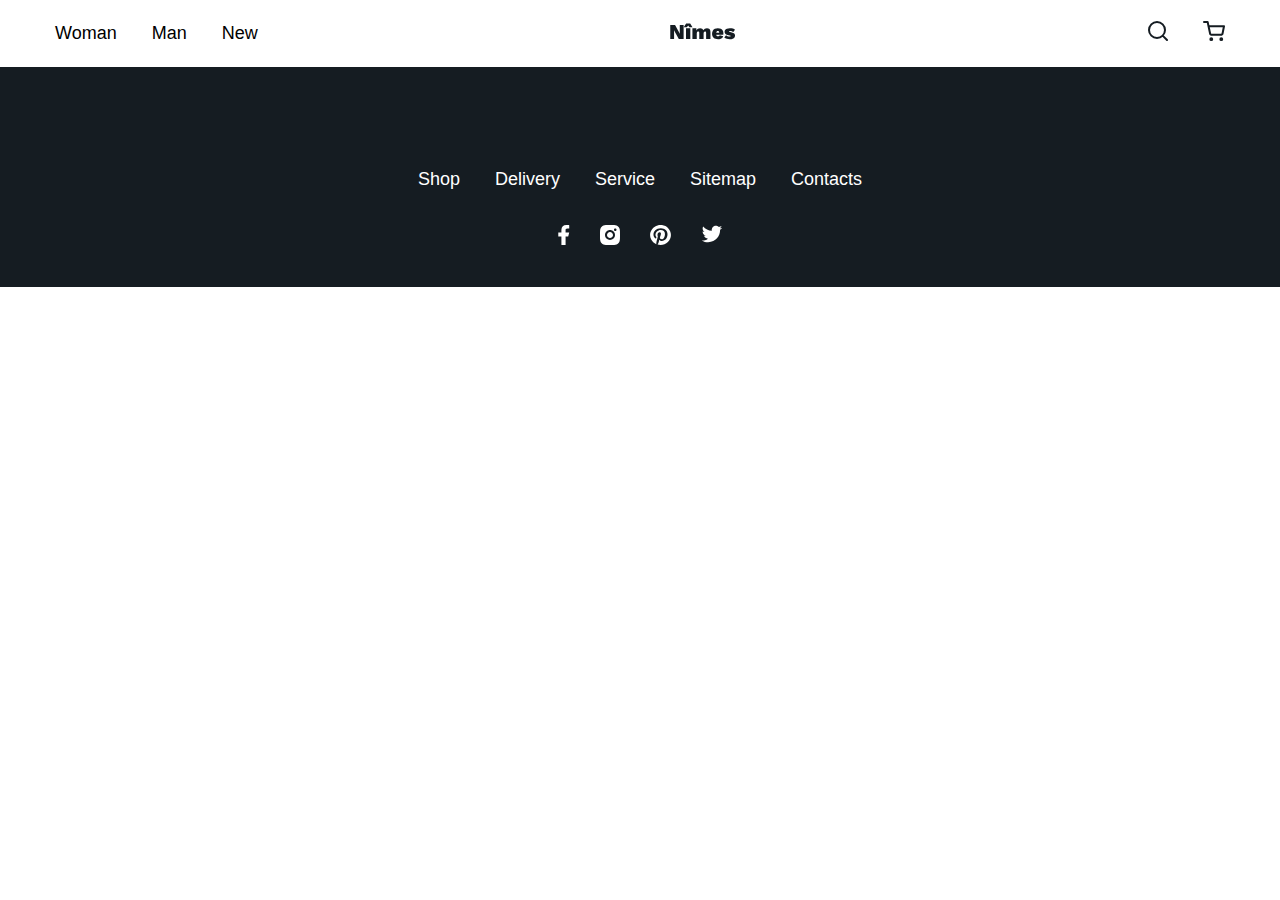
==== catalog.html @ a6b8c27f "Добавл страницу каталга" ====
<!DOCTYPE html>
<html lang="en">
<head>
    <meta charset="UTF-8">
    <meta name="viewport" content="width=device-width, initial-scale=1.0">
    <link rel="stylesheet" href="css/stile.css">
    <title>denim</title>
</head>
<body class="body">
    <header class="main-header">
        <div class="container">
            
                <nav class="main-nav">
                    <ul class="menu-list">
                        <li class="menu-item"><a class="main-menu-link" href="#">Woman</a></li>
                        <li class="menu-item"><a class="main-menu-link" href="#">Man</a></li>
                        <li class="menu-item"><a class="main-menu-link" href="#">New</a></li>
                        
                    </ul>
                    <a class="logo-heafer" href="#">
                        <img src="img/Nîmes.svg" alt="Логотип компании Denim" width="75" height="17">
                    </a>
                    <ul class="second-main">
                        <li class="serch"><a href=""><img src="img/serch.svg" alt=""></a></li>
                        <li class="cart"><a href=""><img src="img/cart.svg" alt=""></a></li>
                    </ul>
                </nav>
            </div>
    </header>



    <footer class="main-footer">
        <div class="container">
            <a class="logo-footer" href="">
                <img src="img/Nîmes1.svg" alt="" width="75" height="17">
            </a>
            <nav class="footer-main">
                <ul class="footer-list">
                    <li class="footer-item"> <a href="">Shop</a> </li>
                    <li class="footer-item"><a href="">Delivery</a></li>
                    <li class="footer-item"><a href="">Service</a></li>
                    <li class="footer-item"><a href="">Sitemap</a></li>
                    <li class="footer-item"><a href="">Contacts</a></li>
                </ul>
                <ul class="social-list">
                    <li class="social-item">
                        <a href="#">
                            <img src="img/fb.svg" alt="">
                        </a>
                    </li>
                    <li class="social-item">
                        <a href="#">
                            <img src="img/insta.svg" alt="">
                        </a>
                    </li>
                    <li class="social-item">
                        <a href="#">
                            <img src="img/pint.svg" alt="">
                        </a>
                    </li>
                    <li class="social-item">
                        <a href="#">
                            <img src="img/twit.svg" alt="">
                        </a>
                    </li>
                </ul>
            </nav>
        </div>
    </footer>
    
</body>
</html>
---- css/stile.css ----
* {
  box-sizing: border-box;
}

.body {
  min-width: 1200px;
  margin: 0;
  padding: 0;

  font-weight: normal;
  font-size: 18px;
  line-height: 21px;
  font-family: "Work Sans", "Arial", sans-serif;
  color: #151c22;
}

* ul {
  margin: 0;
  padding: 0;

  list-style: none;
}

* a {
  color: black;
  text-decoration: none;
}

.visually-hidden {
  position: absolute;

  width: 1px;
  height: 1px;
  padding: 0;
  overflow: hidden;

  border: 0;

  clip: rect(1px, 1px, 1px, 1px);
}

.container {
  width: 1170px;
  margin: 0 auto;
  padding: 0 0;
}

.main-nav {
  display: flex;
  flex-grow: 0;
  justify-content: space-between;
  align-items: center;
  min-height: 67px;
}

.menu-list {
  display: flex;
  flex-wrap: wrap;
  max-width: 450px;
}

.second-main {
  display: flex;
}

.menu-item {
  display: flex;
  margin-right: 35px;
}

.menu-item:last-child {
  margin-right: 0;
}

.logo-heafer {
  margin: auto;
}

.promo-block {
  display: flex;
  flex-direction: row;
}

.promo {
  width: 100%;
  min-height: 615px;
  margin-bottom: 130px;

  background-color: #f1f2f4;
}

h1 {
  margin: 0;
  padding: 0;

  font-weight: normal;
  font-size: 128px;
  line-height: 188px;
  font-family: "Anton";
  font-style: normal;
}

.column-1 {
  margin-left: 160px;
  padding-top: 190px;
}

.column-2 {
    position: relative;
  display: flex;
  justify-content: center;
  align-items: center;
  width: 530px;
  height: 617px;
 
}


.column-2::before {
    position: absolute;
    content: url(../img/dig-min.svg);
    width: 232px;
    height: 178px;
    left: 0;
    top: 0;
    z-index: 1;
} 

.column-2::after {
    position: absolute;
    content: url(../img/dig-min.svg);
    width: 232px;
    height: 178px;
    right: 0;
    bottom: 0;
    z-index: 3;
} 

.bestsellers {
  margin-bottom: 130px;
}

.news {
  margin-bottom: 130px;
}

.category {
  margin-bottom: 130px;
}

.block-header {
  display: flex;
  justify-content: space-between;
  align-items: center;
  margin-bottom: 70px;
}

.cart {
  margin-left: 35px;
} 

.product-list {
  display: flex;
  justify-content: space-between;
  flex-wrap: wrap;
  
}

.category-list {
  display: flex;
  justify-content: space-between;
  flex-wrap: wrap;
  
}

.category-item img{
  margin-bottom: 25px;
}


.news-item {
  display: flex;
 
}

.news-card {
  display: flex;
  flex-grow: 1;
  width: 470px;
  height: 462px;
}


.news-card {
  background-image: url("../img/dig.svg");
  background-repeat: no-repeat;
  background-position: right;
  background-size: cover cover;
}

.news-color {
  display: flex;
  flex-direction: column;
  min-height: 400px;
  margin: 30px 70px 35px 0;

  background-color: #f1f2f4;
}

.news-title {
  margin-top: 50px;
  margin-left: 43px;
}

.news-data {
  margin-left: 43px;
}

.news-discription {
  margin-right: 47px;
  margin-left: 43px;
}

.button {
  color: white;

  background-color: black;
}
.catalog-button {
  padding: 27px 24px;
}
.news-button {
  display: flex;
  margin-right: 150px;
  margin-left: 43px;
  padding: 27px 45px;
}

/* footer */

.main-footer {
  display: flex;
  width: 100%;
  min-height: 220px;
  padding-top: 50px;

  background-color: #151c22;
}

.logo-footer {
  display: flex;
  width: 75px;
  height: 17px;
  margin: auto;
  margin-bottom: 35px;
}

.footer-list {
  display: flex;
  justify-content: center;
  max-width: 550px ;
  margin: 0 auto;
}

.footer-item {
  margin-right: 35px;
  margin-bottom: 35px;
}

.footer-item:last-child {
  margin-right: 0;
}


.footer-list a {
  font-weight: 500;
  font-size: 18px;
  line-height: 21px;
  color: white;
  font-style: normal;
}

.social-list {
  display: flex;
  justify-content: center;
  max-width: 220px;
  flex-wrap: wrap;
  margin: 0 auto;
}

.social-item a {
  display: flex;
  justify-content: center;
  margin-right: 30px;
}

.social-item:last-child  a {
  margin-right: 0;
}
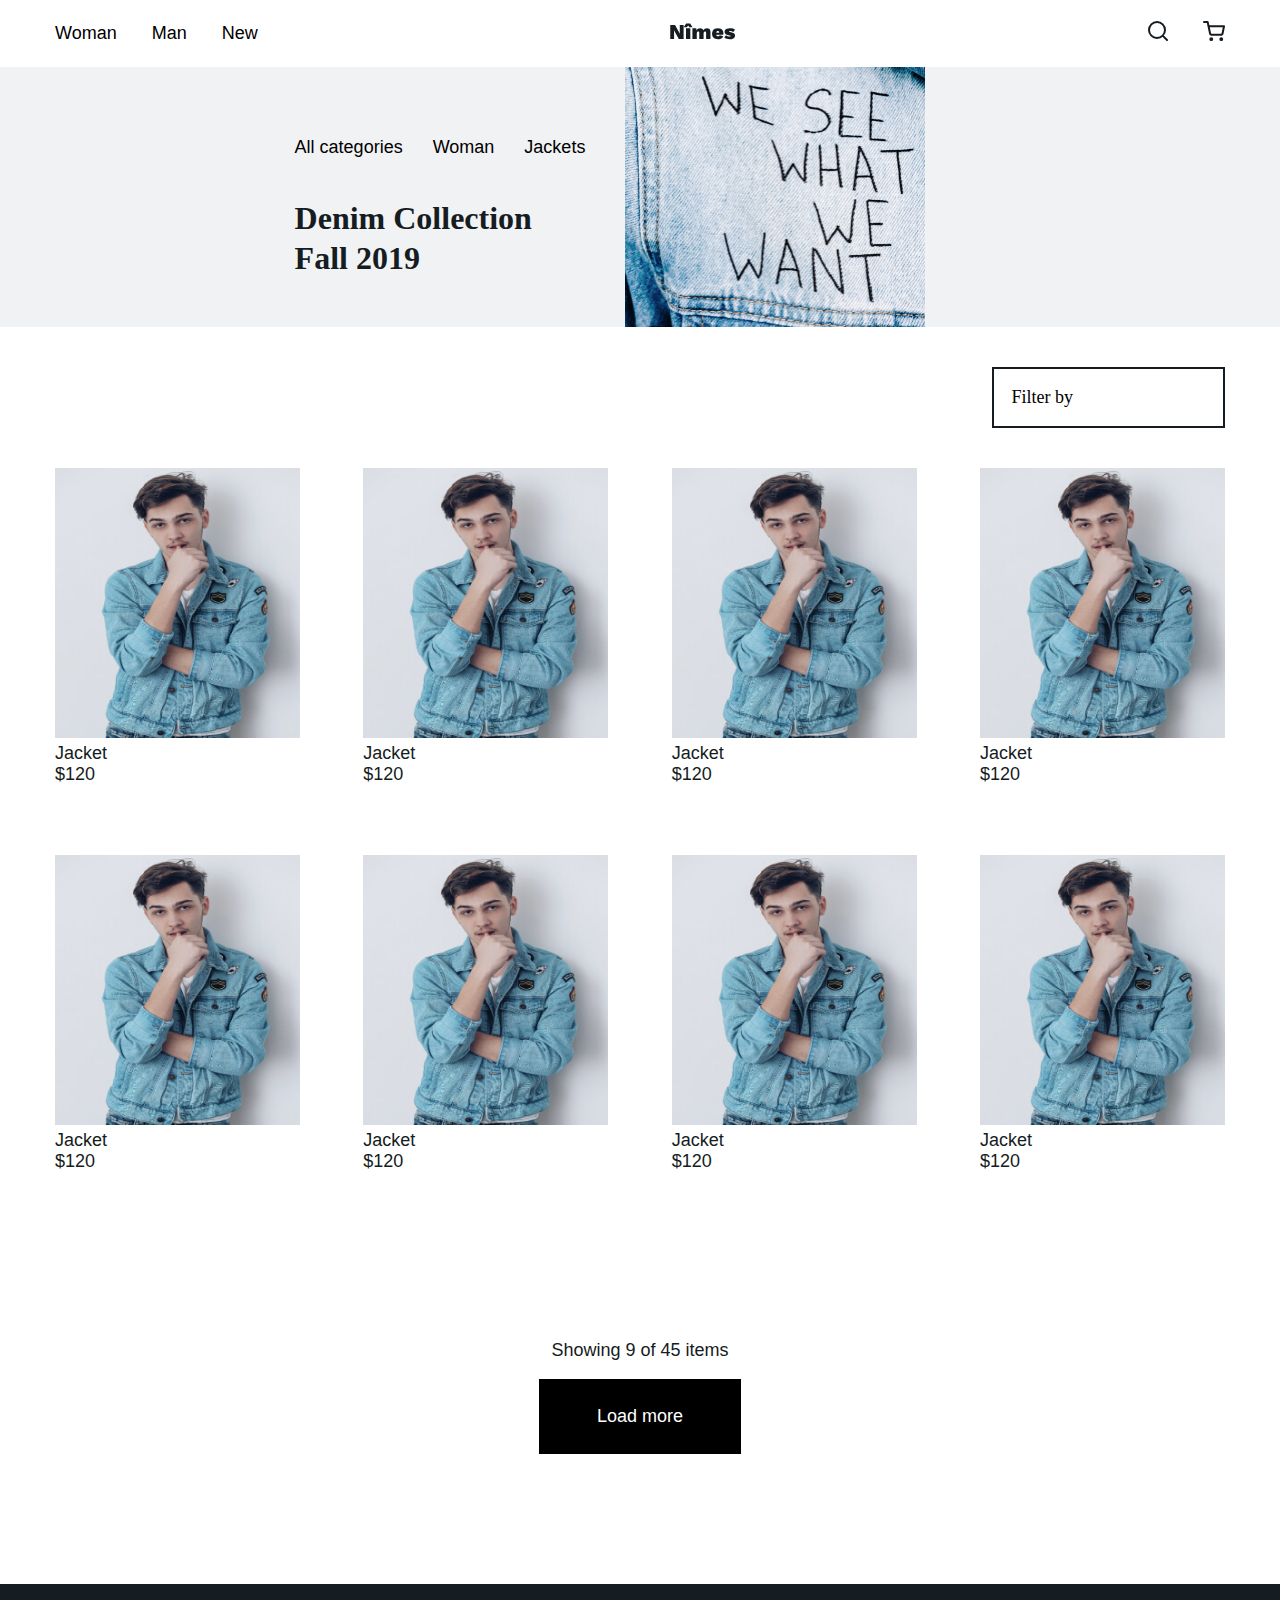
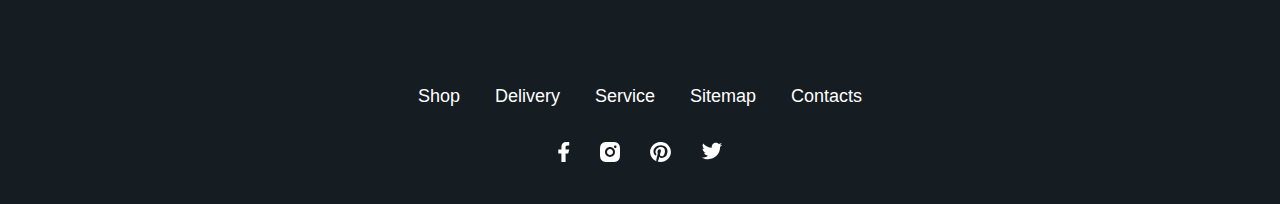
==== commit 889f68c8: "Заврешил сетку каталога" ====
--- a/catalog.html
+++ b/catalog.html
@@ -17,7 +17,7 @@
                         <li class="menu-item"><a class="main-menu-link" href="#">New</a></li>
                         
                     </ul>
-                    <a class="logo-heafer" href="#">
+                    <a class="logo-heafer" href="index.html">
                         <img src="img/Nîmes.svg" alt="Логотип компании Denim" width="75" height="17">
                     </a>
                     <ul class="second-main">
@@ -27,8 +27,118 @@
                 </nav>
             </div>
     </header>
+    
+    <main>
+        <section class="breadcrumbs">
+            <div class="container">
+                <div class="catalog-header-wrapper">
+                    <div class="catalog-header-column1">
+                        <ul class="breadcrumbs-list">
+                            <li class="breadcrumbs-item">
+                                <a class="breadcrumbs-link" href="">All categories</a>
+                            </li>
+                            <li class="breadcrumbs-item">
+                                <a class="breadcrumbs-link" href="">Woman</a>
+                            </li>
+                            <li class="breadcrumbs-item">
+                                <a class="breadcrumbs-link" href="">Jackets</a>
+                            </li>
+                        </ul>
+                        <h2 class="catalog-title">Denim Collection <br> 
+                            Fall 2019</h1>
+                    </div>
+                    <div class="catalog-header-column2">
+                        <img class="catalog-header-img" src="img/catalog-header-img.jpg" alt="" width="300" height="260">
+                    </div>
+                </div>
+            </div>
 
+        </section>
 
+        <section class="filter">
+            <div class="container">
+                <div class="filter-wrapper">
+                    <button class="filter-btn" type="button">Filter by</button>
+                </div>
+            </div>
+        </section>
+
+        <section class="catalog">
+            <div class="container">
+                <ul class="catalog-product-list">
+                    <li class="catalog-product-item">
+                        <a href="#">
+                            <img src="img/Jacket.jpg" alt="" width="245" height="270">
+                        </a>
+                        <div class="product-name">Jacket</div>
+                        <div class="price">$120</div>
+                    </li>
+                    <li class="catalog-product-item">
+                        <a href="#">
+                            <img src="img/Jacket.jpg" alt="" width="245" height="270">
+                        </a>
+                        <div class="product-name">Jacket</div>
+                        <div class="price">$120</div>
+                    </li>
+                    <li class="catalog-product-item">
+                        <a href="#">
+                            <img src="img/Jacket.jpg" alt="" width="245" height="270">
+                        </a>
+                        <div class="product-name">Jacket</div>
+                        <div class="price">$120</div>
+                    </li>
+                    <li class="catalog-product-item">
+                        <a href="#">
+                            <img src="img/Jacket.jpg" alt="" width="245" height="270">
+                        </a>
+                        <div class="product-name">Jacket</div>
+                        <div class="price">$120</div>
+                    </li>
+                    <li class="catalog-product-item">
+                        <a href="#">
+                            <img src="img/Jacket.jpg" alt="" width="245" height="270">
+                        </a>
+                        <div class="product-name">Jacket</div>
+                        <div class="price">$120</div>
+                    </li>
+                    <li class="catalog-product-item">
+                        <a href="#">
+                            <img src="img/Jacket.jpg" alt="" width="245" height="270">
+                        </a>
+                        <div class="product-name">Jacket</div>
+                        <div class="price">$120</div>
+                    </li>
+                    <li class="catalog-product-item">
+                        <a href="#">
+                            <img src="img/Jacket.jpg" alt="" width="245" height="270">
+                        </a>
+                        <div class="product-name">Jacket</div>
+                        <div class="price">$120</div>
+                    </li>
+                    <li class="catalog-product-item">
+                        <a href="#">
+                            <img src="img/Jacket.jpg" alt="" width="245" height="270">
+                        </a>
+                        <div class="product-name">Jacket</div>
+                        <div class="price">$120</div>
+                    </li>
+                </ul>
+
+            </div>
+        </section>
+
+        <section class="page-navigation">
+            <div class="container">
+                <div class="page-navigation-wrapper">
+                    <div class="page-navigation-title">
+                        <p>Showing 9 of 45 items</p>
+                    </div>
+                    <a class="button product-load-btn" href="#">Load more</a>
+                </div>
+            </div>
+        </section>
+
+    </main>
 
     <footer class="main-footer">
         <div class="container">
@@ -68,6 +178,8 @@
             </nav>
         </div>
     </footer>
+
+
     
 </body>
 </html>--- a/css/stile.css
+++ b/css/stile.css
@@ -106,35 +106,37 @@
 }
 
 .column-2 {
-    position: relative;
+  position: relative;
+
   display: flex;
   justify-content: center;
   align-items: center;
   width: 530px;
   height: 617px;
- 
 }
 
 
 .column-2::before {
-    position: absolute;
-    content: url(../img/dig-min.svg);
-    width: 232px;
-    height: 178px;
-    left: 0;
-    top: 0;
-    z-index: 1;
-} 
+  content: url(../img/dig-min.svg);
+  position: absolute;
+  top: 0;
+  left: 0;
+  z-index: 1;
+
+  width: 232px;
+  height: 178px;
+}
 
 .column-2::after {
-    position: absolute;
-    content: url(../img/dig-min.svg);
-    width: 232px;
-    height: 178px;
-    right: 0;
-    bottom: 0;
-    z-index: 3;
-} 
+  content: url(../img/dig-min.svg);
+  position: absolute;
+  right: 0;
+  bottom: 0;
+  z-index: 3;
+
+  width: 232px;
+  height: 178px;
+}
 
 .bestsellers {
   margin-bottom: 130px;
@@ -157,30 +159,27 @@
 
 .cart {
   margin-left: 35px;
-} 
+}
 
 .product-list {
   display: flex;
-  justify-content: space-between;
-  flex-wrap: wrap;
-  
+  flex-wrap: wrap;
+  justify-content: space-between;
 }
 
 .category-list {
   display: flex;
-  justify-content: space-between;
-  flex-wrap: wrap;
-  
-}
-
-.category-item img{
+  flex-wrap: wrap;
+  justify-content: space-between;
+}
+
+.category-item img {
   margin-bottom: 25px;
 }
 
 
 .news-item {
   display: flex;
- 
 }
 
 .news-card {
@@ -236,6 +235,105 @@
   padding: 27px 45px;
 }
 
+
+
+/* Catalog */
+
+.breadcrumbs {
+  width: 100%;
+  min-height: 260px;
+  margin-bottom: 40px;
+
+  background-color: #f1f2f4;
+}
+
+.catalog-header-wrapper {
+  display: flex;
+  justify-content: center;
+}
+
+.catalog-header-column1 {
+  display: flex;
+  flex-direction: column;
+  margin-right: 40px;
+  padding-top: 70px;
+}
+
+.breadcrumbs-list {
+  display: flex;
+  margin-bottom: 40px;
+}
+
+.catalog-title {
+  margin: 0;
+
+  font-weight: bold;
+  font-size: 32px;
+  line-height: 125%;
+  font-family: "Work Sans";
+  font-style: normal;
+}
+
+
+.breadcrumbs-item {
+  margin-right: 30px;
+}
+
+.breadcrumbs-item:last-child {
+  margin-right: 0;
+}
+
+.catalog-header-column2 {
+  display: flex;
+  width: 360px;
+  height: 260px;
+}
+
+.filter {
+  margin-bottom: 40px;
+}
+
+.filter-wrapper {
+  display: flex;
+  justify-content: flex-end;
+}
+
+
+.filter-btn {
+  padding: 18px 150px 18px 18px;
+
+  font-weight: 500;
+  font-size: 18px;
+  line-height: 21px;
+  font-family: Work Sans;
+  font-style: normal;
+
+  background-color: white;
+  border: 2px solid #151c22;
+}
+
+.catalog-product-list {
+  display: flex;
+  flex-wrap: wrap;
+  justify-content: space-between;
+  margin-bottom: 80px;
+}
+
+.catalog-product-item {
+  margin-bottom: 70px;
+}
+
+.page-navigation-wrapper {
+  display: flex;
+  flex-direction: column;
+  
+  align-items: center;
+  margin-bottom: 130px;
+}
+
+.product-load-btn {
+  padding: 27px 58px;
+}
 /* footer */
 
 .main-footer {
@@ -282,9 +380,9 @@
 
 .social-list {
   display: flex;
+  flex-wrap: wrap;
   justify-content: center;
   max-width: 220px;
-  flex-wrap: wrap;
   margin: 0 auto;
 }
 
